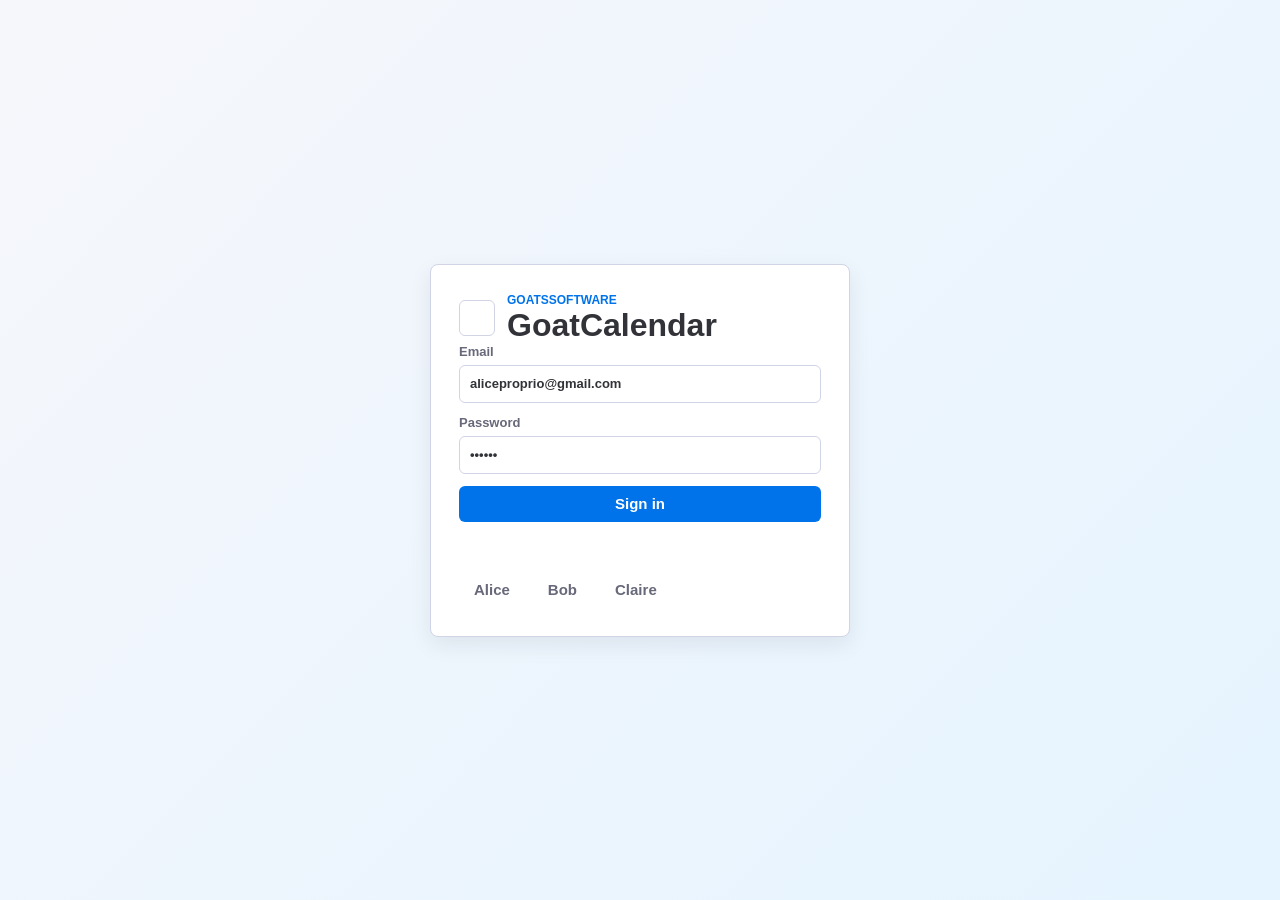
==== front/board.html @ 99a2d00a "preserve board detail navigation" ====
<!doctype html>
<html lang="en">
  <head>
    <meta charset="utf-8">
    <meta name="viewport" content="width=device-width, initial-scale=1">
    <title>GoatCalendar - Board detail</title>
    <link rel="stylesheet" href="./styles/main.css">
  </head>
  <body>
    <header class="app-header">
      <a class="brand-lockup compact" href="./dashboard.html">
        <img src="./assets/logo_efrei.png" alt="EFREI" class="school-logo">
        <strong>GoatCalendar</strong>
      </a>
      <nav class="top-nav">
        <a href="./dashboard.html">Boards</a>
        <a id="board-detail-link" href="./board.html" aria-current="page">Reload board</a>
      </nav>
      <div class="header-actions">
        <span id="current-user" class="user-chip"></span>
        <button id="logout-button" class="button button-secondary" type="button">Logout</button>
      </div>
    </header>

    <main class="app-shell">
      <section class="page-title">
        <div>
          <p class="eyebrow">Board</p>
          <h1 id="board-title">Board detail</h1>
        </div>
        <form id="load-board-form" class="inline-form tight">
          <input name="board_id" placeholder="Board UUID" required>
          <button class="button button-primary" type="submit">Load</button>
        </form>
      </section>

      <section class="status-strip">
        <span class="status-pill status-done">Completed</span>
        <span class="status-pill status-working">Accepted</span>
        <span class="status-pill status-stuck">Pending</span>
      </section>

      <section class="board-toolbar panel">
        <button id="create-row-button" class="button button-primary" type="button">Add task row</button>
        <details class="columns-details">
          <summary>Columns</summary>
          <form id="create-column-form" class="inline-form">
            <select name="name">
              <option value="TaskName">Task name</option>
              <option value="TaskContent">Task content</option>
              <option value="TaskStatus">Task status</option>
              <option value="Deadline">Deadline</option>
              <option value="Comment">Comment</option>
            </select>
            <select name="type">
              <option value="TEXT">Text</option>
              <option value="LONG_TEXT">Long text</option>
              <option value="STATUS">Status</option>
              <option value="DATE">Date</option>
              <option value="COMMENT">Comment</option>
            </select>
            <input name="position" type="text" inputmode="numeric" pattern="[0-9]*" value="0">
            <button class="button button-secondary" type="submit">Add column</button>
          </form>
          <div id="columns-list" class="chip-list"></div>
        </details>
      </section>

      <section class="panel">
        <div class="panel-header">
          <h2>Rows and tasks</h2>
          <span id="board-feedback" class="form-feedback" role="status"></span>
        </div>
        <div id="board-grid" class="work-table"></div>
      </section>

      <section class="grid-two">
        <article class="panel">
          <div class="panel-header">
            <h2>Events</h2>
          </div>
          <form id="create-event-form" class="form-grid">
            <input name="title" placeholder="Title" maxlength="125">
            <input name="description" placeholder="Description" maxlength="250">
            <input name="starting_from" type="date" required>
            <input name="deadline" type="date" required>
            <button class="button button-primary" type="submit">Create event</button>
          </form>
          <div id="events-list" class="compact-list"></div>
        </article>

        <article class="panel">
          <div class="panel-header">
            <h2>Permissions</h2>
          </div>
          <form id="add-permission-form" class="form-grid">
            <input name="user_id" placeholder="User UUID" required>
            <select name="user_role_in_board">
              <option value="viewer">Viewer</option>
              <option value="editor">Editor</option>
              <option value="owner">Owner</option>
            </select>
            <button class="button button-primary" type="submit">Invite</button>
          </form>
          <div id="permissions-list" class="compact-list"></div>
        </article>
      </section>
    </main>
    <script type="module" src="./scripts/pages/board.js"></script>
  </body>
</html>
---- front/styles/main.css ----
@import url("./art_direction.css");
@import url("./layout.css");
@import url("./buttons.css");
@import url("./forms.css");
@import url("./tables.css");
@import url("./boards.css");
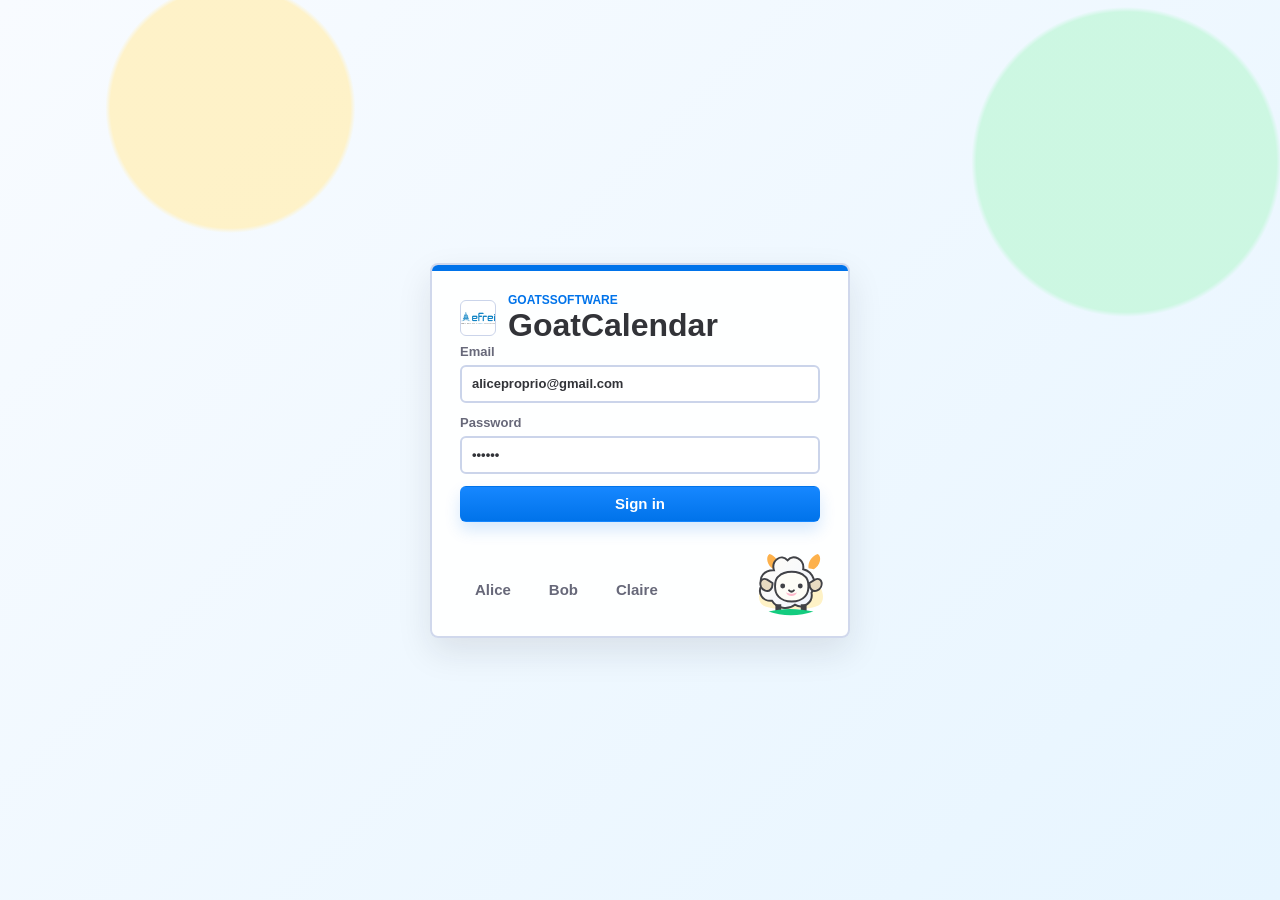
==== commit 6508452a: "add playful goat accents" ====
--- a/front/board.html
+++ b/front/board.html
@@ -22,11 +22,11 @@
       </div>
     </header>
 
-    <main class="app-shell">
+    <main class="app-shell wide-shell">
       <section class="page-title">
         <div>
           <p class="eyebrow">Board</p>
-          <h1 id="board-title">Board detail</h1>
+          <h1><span id="board-title">Board detail</span> <img src="./assets/goat_chibi.svg" alt="" class="goat-inline" aria-hidden="true"></h1>
         </div>
         <form id="load-board-form" class="inline-form tight">
           <input name="board_id" placeholder="Board UUID" required>
@@ -45,22 +45,13 @@
         <details class="columns-details">
           <summary>Columns</summary>
           <form id="create-column-form" class="inline-form">
-            <select name="name">
-              <option value="TaskName">Task name</option>
-              <option value="TaskContent">Task content</option>
-              <option value="TaskStatus">Task status</option>
-              <option value="Deadline">Deadline</option>
-              <option value="Comment">Comment</option>
+            <select name="column_key">
+              <option value="Deadline:DATE">Deadline</option>
+              <option value="Comment:COMMENT">Comments</option>
+              <option value="StartingFrom:DATE">Start date</option>
             </select>
-            <select name="type">
-              <option value="TEXT">Text</option>
-              <option value="LONG_TEXT">Long text</option>
-              <option value="STATUS">Status</option>
-              <option value="DATE">Date</option>
-              <option value="COMMENT">Comment</option>
-            </select>
-            <input name="position" type="text" inputmode="numeric" pattern="[0-9]*" value="0">
-            <button class="button button-secondary" type="submit">Add column</button>
+            <input name="position" type="text" inputmode="numeric" pattern="[0-9]*" placeholder="Position optional">
+            <button class="button button-secondary" type="submit">Show column</button>
           </form>
           <div id="columns-list" class="chip-list"></div>
         </details>
@@ -106,6 +97,6 @@
         </article>
       </section>
     </main>
-    <script type="module" src="./scripts/pages/board.js"></script>
+    <script type="module" src="./scripts/pages/board.js?v=20260618-goat-polish"></script>
   </body>
 </html>
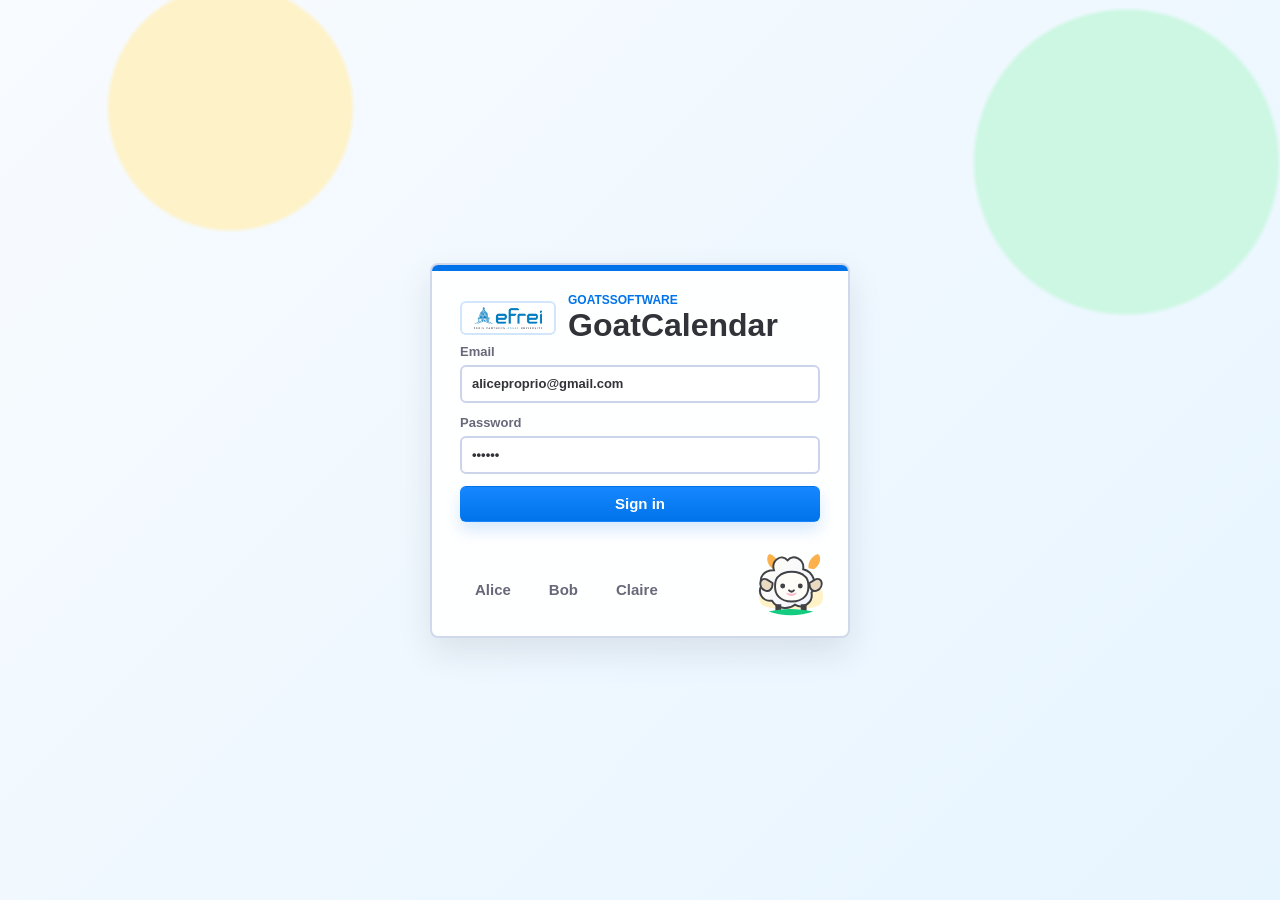
==== commit 1c324f1d: "center expandable board table" ====
--- a/front/board.html
+++ b/front/board.html
@@ -40,7 +40,7 @@
         <span class="status-pill status-stuck">Pending</span>
       </section>
 
-      <section class="board-toolbar panel">
+      <section class="board-toolbar panel panel-yellow">
         <button id="create-row-button" class="button button-primary" type="button">Add task row</button>
         <details class="columns-details">
           <summary>Columns</summary>
@@ -57,7 +57,7 @@
         </details>
       </section>
 
-      <section class="panel">
+      <section class="panel panel-blue board-data-panel">
         <div class="panel-header">
           <h2>Rows and tasks</h2>
           <span id="board-feedback" class="form-feedback" role="status"></span>
@@ -66,7 +66,7 @@
       </section>
 
       <section class="grid-two">
-        <article class="panel">
+        <article class="panel panel-green">
           <div class="panel-header">
             <h2>Events</h2>
           </div>
@@ -80,7 +80,7 @@
           <div id="events-list" class="compact-list"></div>
         </article>
 
-        <article class="panel">
+        <article class="panel panel-purple">
           <div class="panel-header">
             <h2>Permissions</h2>
           </div>
